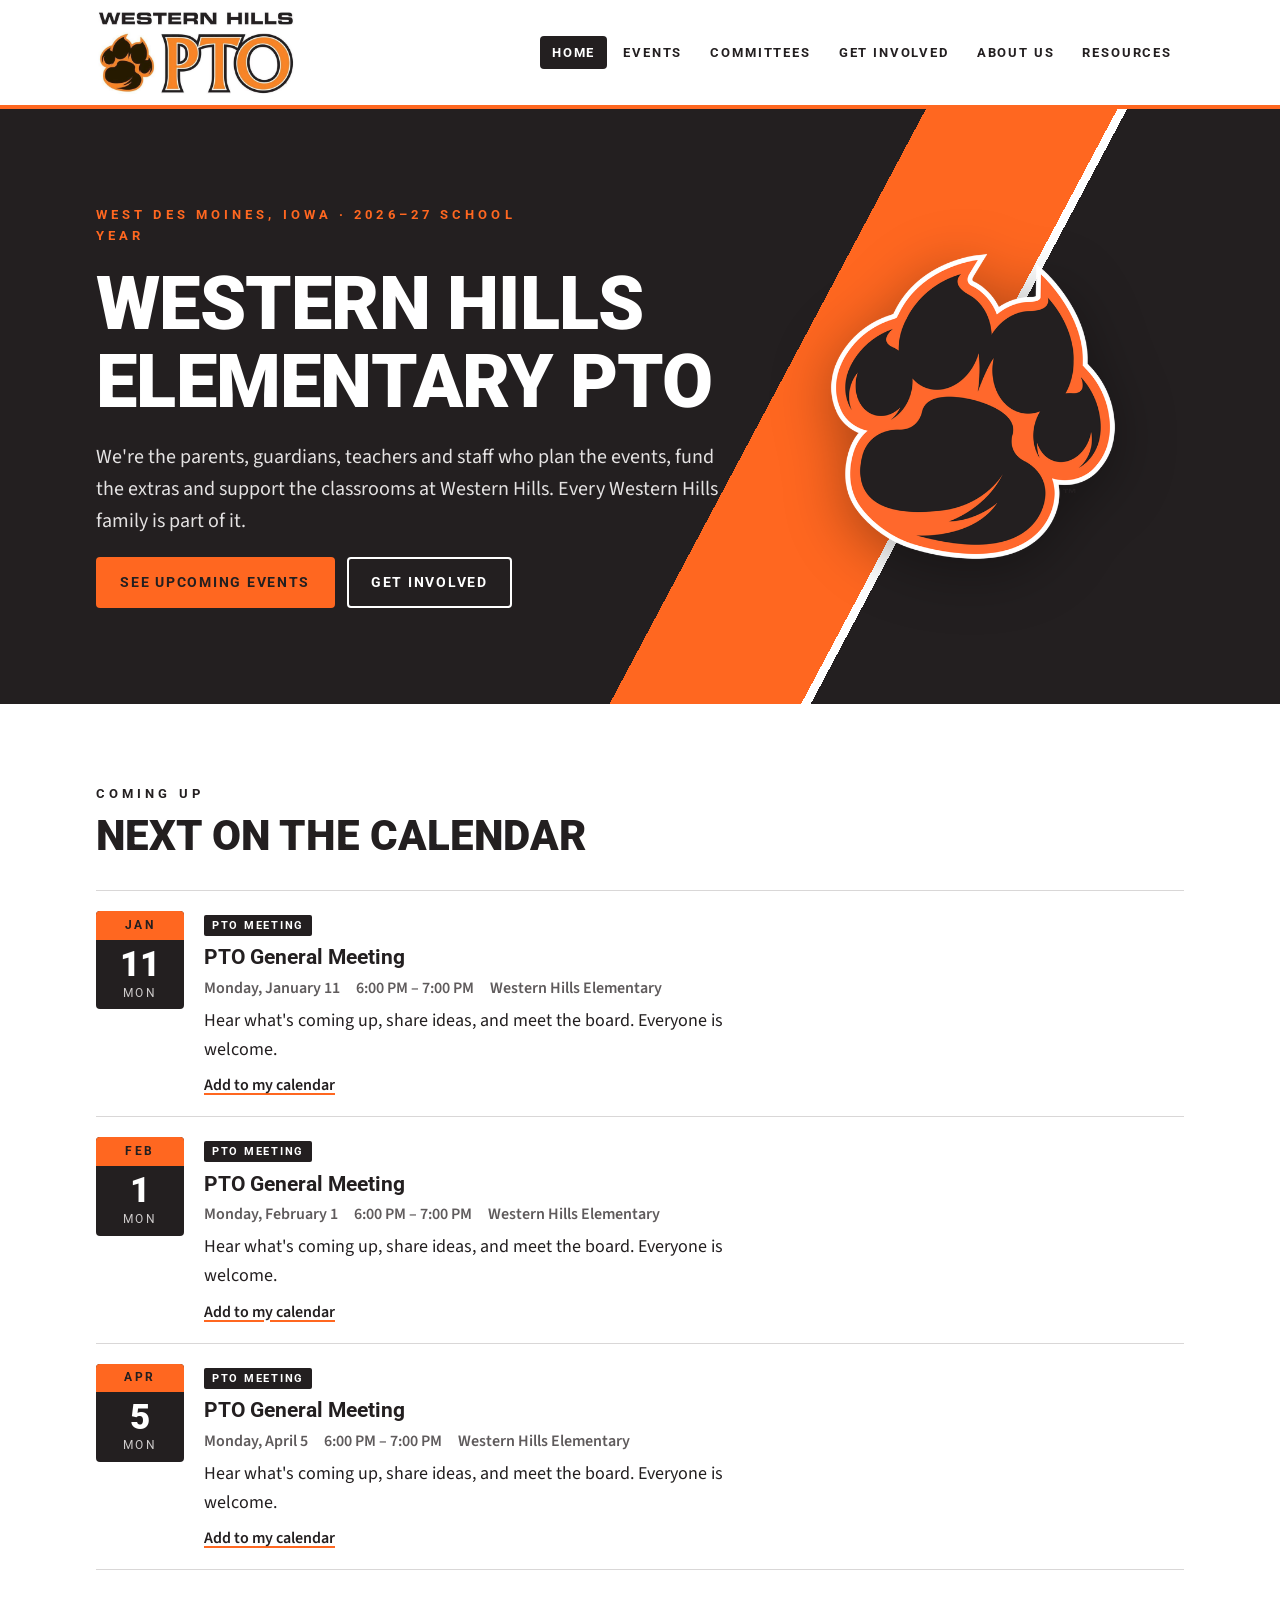
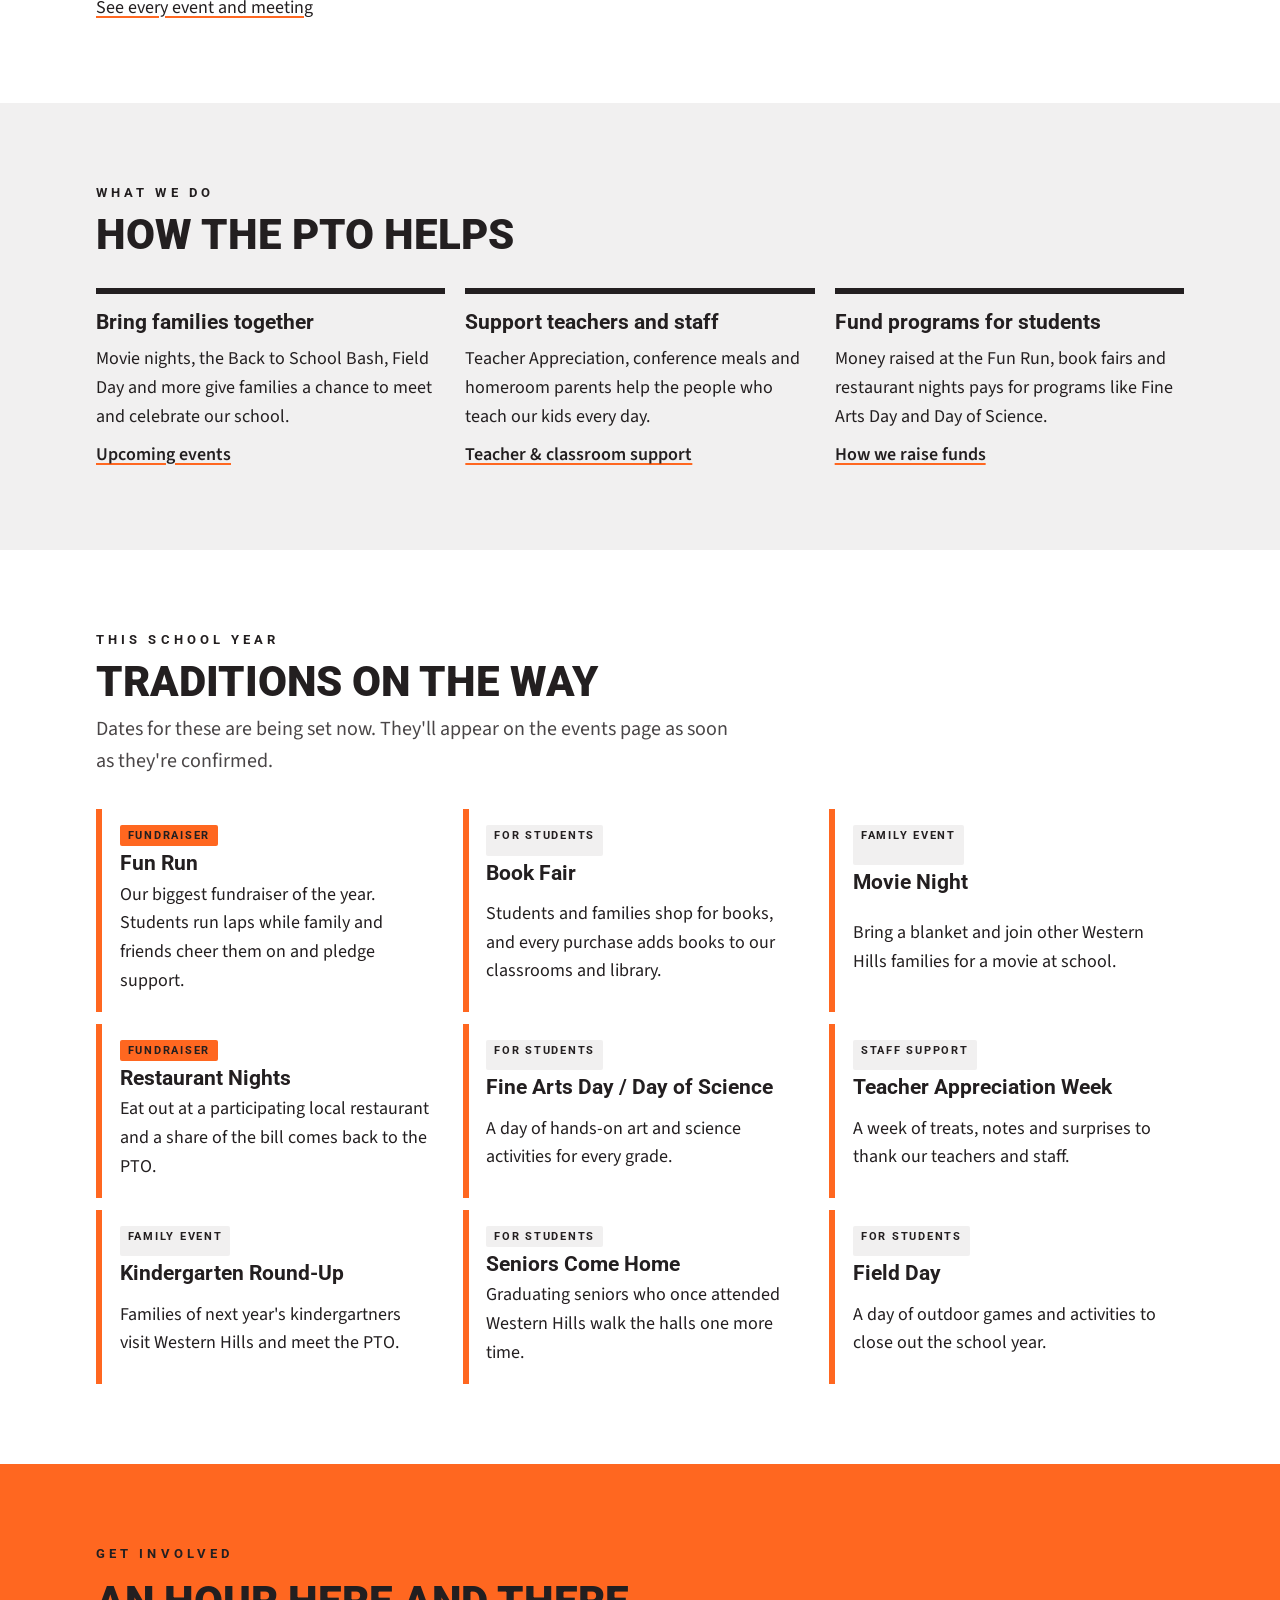
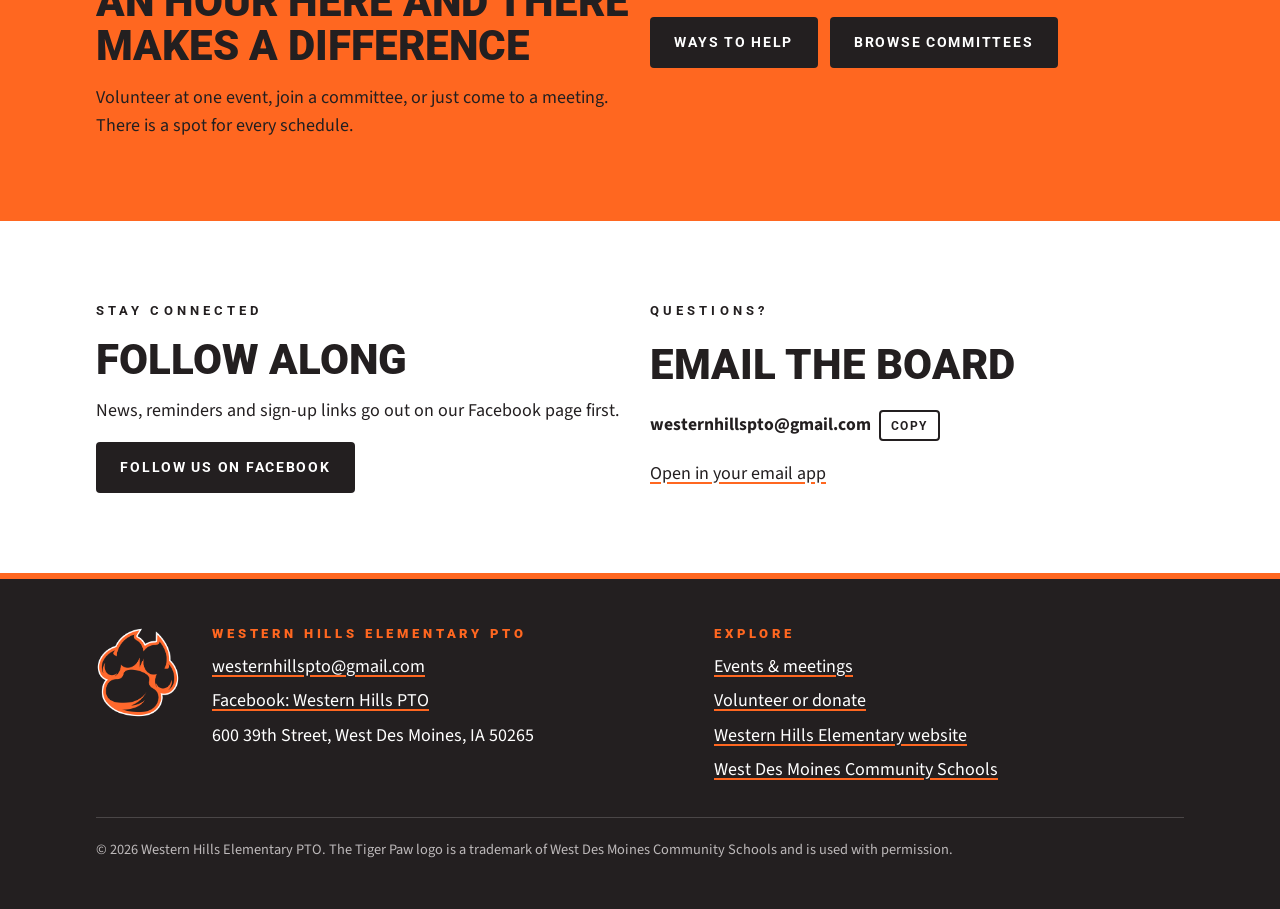
==== index.html @ 0224ac18 "Add Western Hills Elementary PTO website Static site for westernhillspto.com: home, events, committe" ====
<!doctype html>
<html lang="en">
<head>
  <meta charset="utf-8">
  <meta name="viewport" content="width=device-width, initial-scale=1, viewport-fit=cover">
  <title>Western Hills Elementary PTO</title>
  <meta name="description" content="The Western Hills Elementary PTO plans events, supports teachers and funds programs for students at Western Hills Elementary in West Des Moines.">
  <meta property="og:title" content="Western Hills Elementary PTO">
  <meta property="og:description" content="The Western Hills Elementary PTO plans events, supports teachers and funds programs for students at Western Hills Elementary in West Des Moines.">
  <meta property="og:image" content="https://westernhillspto.com/assets/img/pto-logo.png">
  <meta name="theme-color" content="#231F20">
  <link rel="icon" type="image/png" sizes="32x32" href="assets/img/favicon-32.png">
  <link rel="icon" type="image/png" sizes="256x256" href="assets/img/favicon-256.png">
  <link rel="apple-touch-icon" href="assets/img/apple-touch-icon.png">
  <link rel="preconnect" href="https://fonts.googleapis.com">
  <link rel="preconnect" href="https://fonts.gstatic.com" crossorigin>
  <link rel="stylesheet" href="https://fonts.googleapis.com/css2?family=Roboto:wght@500;700;900&family=Source+Sans+3:ital,wght@0,400;0,600;0,700;1,400&display=swap">
  <link rel="stylesheet" href="assets/css/site.css">
  <script src="assets/js/site.js" defer></script>
</head>
<body data-page="home">
  <a class="skip" href="#main">Skip to content</a>
  <header class="site-header">
    <div class="wrap">
      <a class="brand" href="index.html" aria-label="Western Hills Elementary PTO home">
        <img src="assets/img/pto-logo.png" alt="Western Hills PTO" width="640" height="276">
      </a>
      <button class="nav-toggle" type="button" aria-expanded="false" aria-controls="site-nav">Menu</button>
      <nav class="nav" id="site-nav" aria-label="Main">
        <ul>
          <li><a href="index.html" aria-current="page">Home</a></li>
          <li><a href="events.html">Events</a></li>
          <li><a href="committees.html">Committees</a></li>
          <li><a href="get-involved.html">Get Involved</a></li>
          <li><a href="about.html">About Us</a></li>
          <li><a href="resources.html">Resources</a></li>
        </ul>
      </nav>
    </div>
  </header>

  <main id="main">
    <section class="hero on-ink">
      <div class="wrap">
        <div class="hero-copy">
          <p class="eyebrow">West Des Moines, Iowa · 2026–27 school year</p>
          <h1>Western Hills Elementary PTO</h1>
          <p class="lede">We're the parents, guardians, teachers and staff who plan the events, fund the extras and support the classrooms at Western Hills. Every Western Hills family is part of it.</p>
          <div class="btn-row">
            <a class="btn btn-orange" href="events.html">See upcoming events</a>
            <a class="btn btn-ghost" href="get-involved.html">Get involved</a>
          </div>
        </div>
        <img class="hero-mark" src="assets/img/paw-full-color.png" alt="" width="522" height="560">
      </div>
    </section>

    <section class="section">
      <div class="wrap">
        <div class="section-head">
          <p class="eyebrow">Coming up</p>
          <h2>Next on the calendar</h2>
        </div>
        <div id="next-events"><p class="empty">Loading events…</p></div>
        <p style="margin-top:1.5rem"><a href="events.html">See every event and meeting</a></p>
      </div>
    </section>

    <section class="section band-stone">
      <div class="wrap">
        <div class="section-head">
          <p class="eyebrow">What we do</p>
          <h2>How the PTO helps</h2>
        </div>
        <div class="grid grid-3">
          <div class="pillar">
            <h3>Bring families together</h3>
            <p>Movie nights, the Back to School Bash, Field Day and more give families a chance to meet and celebrate our school.</p>
            <a href="events.html">Upcoming events</a>
          </div>
          <div class="pillar">
            <h3>Support teachers and staff</h3>
            <p>Teacher Appreciation, conference meals and homeroom parents help the people who teach our kids every day.</p>
            <a href="committees.html#staff">Teacher &amp; classroom support</a>
          </div>
          <div class="pillar">
            <h3>Fund programs for students</h3>
            <p>Money raised at the Fun Run, book fairs and restaurant nights pays for programs like Fine Arts Day and Day of Science.</p>
            <a href="committees.html#fundraising">How we raise funds</a>
          </div>
        </div>
      </div>
    </section>

    <section class="section">
      <div class="wrap">
        <div class="section-head">
          <p class="eyebrow">This school year</p>
          <h2>Traditions on the way</h2>
          <p class="lede">Dates for these are being set now. They'll appear on the events page as soon as they're confirmed.</p>
        </div>
        <div class="soon-list" id="year-list"></div>
      </div>
    </section>

    <section class="section band-orange">
      <div class="wrap grid grid-2" style="align-items:center">
        <div class="stack">
          <p class="eyebrow">Get involved</p>
          <h2>An hour here and there makes a difference</h2>
          <p>Volunteer at one event, join a committee, or just come to a meeting. There is a spot for every schedule.</p>
        </div>
        <div class="btn-row">
          <a class="btn btn-ink" href="get-involved.html">Ways to help</a>
          <a class="btn btn-ink" href="committees.html">Browse committees</a>
        </div>
      </div>
    </section>

    <section class="section">
      <div class="wrap grid grid-2">
        <div class="stack">
          <p class="eyebrow">Stay connected</p>
          <h2>Follow along</h2>
          <p>News, reminders and sign-up links go out on our Facebook page first.</p>
          <div class="btn-row"><a class="btn btn-ink" data-site-facebook href="https://www.facebook.com/WesternHillsPTO" target="_blank" rel="noopener">Follow us on Facebook</a></div>
        </div>
        <div class="stack">
          <p class="eyebrow">Questions?</p>
          <h2>Email the board</h2>
          <div class="copyline"><code>westernhillspto@gmail.com</code><button class="copybtn" type="button" data-copy-email data-copy="westernhillspto@gmail.com">Copy</button></div>
          <p><a data-site-email href="mailto:westernhillspto@gmail.com">Open in your email app</a></p>
        </div>
      </div>
    </section>
  </main>

  <footer class="site-footer">
    <div class="wrap">
      <img src="assets/img/paw-full-color.png" alt="" width="522" height="560">
      <div>
        <h2>Western Hills Elementary PTO</h2>
        <ul>
          <li><a data-site-email data-show-text href="mailto:westernhillspto@gmail.com">westernhillspto@gmail.com</a></li>
          <li><a data-site-facebook href="https://www.facebook.com/WesternHillsPTO" target="_blank" rel="noopener">Facebook: Western Hills PTO</a></li>
          <li data-site-address>600 39th Street, West Des Moines, IA 50265</li>
        </ul>
      </div>
      <div>
        <h2>Explore</h2>
        <ul>
          <li><a href="events.html">Events &amp; meetings</a></li>
          <li><a href="get-involved.html">Volunteer or donate</a></li>
          <li><a data-site-school href="https://westernhills.wdmcs.org/" target="_blank" rel="noopener">Western Hills Elementary website</a></li>
          <li><a data-site-district href="https://www.wdmcs.org/" target="_blank" rel="noopener">West Des Moines Community Schools</a></li>
        </ul>
      </div>
      <p class="fine">&copy; <span id="year">2026</span> Western Hills Elementary PTO. The Tiger Paw logo is a trademark of West Des Moines Community Schools and is used with permission.</p>
    </div>
  </footer>
</body>
</html>
---- assets/css/site.css ----
/* Layout concept: a school-year bulletin board — black bands cut by the brand's diagonal
   orange slash, white panels for reading, and date-stamp blocks for everything on the calendar.
   Colors and fonts come only from the WDMCS brand guide (Activities system). */
:root {
  --orange: #FF6720;      /* PMS 165 — WDMCS Orange */
  --ink: #231F20;         /* School black as printed in the guide */
  --black: #000000;
  --paper: #FFFFFF;
  --stone: #F1F0F0;       /* 25% grayscale family, warmed toward ink */
  --rule: #D9D7D7;
  --graphite: #4A4647;    /* 75% black */
  --muted: #5F5B5C;

  --display: "Roboto", "Arial Black", Arial, sans-serif;   /* approved display: Roboto Black */
  --body: "Source Sans 3", "Source Sans Pro", Arial, sans-serif; /* approved copy font */

  --wrap: 72rem;
  --gutter: clamp(1rem, 4vw, 2rem);
  --radius: 4px;
  color-scheme: light;
}

*, *::before, *::after { box-sizing: border-box; }
html { -webkit-text-size-adjust: 100%; scroll-behavior: smooth; }
@media (prefers-reduced-motion: reduce) { html { scroll-behavior: auto; } * { transition: none !important; animation: none !important; } }
body {
  margin: 0; background: var(--paper); color: var(--ink);
  font-family: var(--body); font-size: 1.125rem; line-height: 1.6;
}
img { max-width: 100%; height: auto; display: block; }
a { color: inherit; text-decoration-color: var(--orange); text-decoration-thickness: 2px; text-underline-offset: 3px; }
a:hover { text-decoration-thickness: 3px; }
:focus-visible { outline: 3px solid var(--orange); outline-offset: 3px; }
h1, h2, h3, h4 { font-family: var(--display); line-height: 1.05; margin: 0; text-wrap: balance; }
h1 { font-weight: 900; font-size: clamp(2.4rem, 6.5vw, 4.6rem); text-transform: uppercase; letter-spacing: -0.01em; }
h2 { font-weight: 900; font-size: clamp(1.8rem, 4vw, 2.6rem); text-transform: uppercase; }
h3 { font-weight: 700; font-size: 1.3rem; line-height: 1.2; }
p { margin: 0; max-width: 65ch; }
.wrap { max-width: var(--wrap); margin-inline: auto; padding-inline: var(--gutter); }
.stack { display: grid; gap: 1rem; }
.eyebrow {
  font-family: var(--display); font-weight: 700; font-size: 0.8rem;
  letter-spacing: 0.32em; text-transform: uppercase;
}
.on-ink .eyebrow, .eyebrow.orange { color: var(--orange); }
.lede { font-size: 1.25rem; color: var(--graphite); }
.skip { position: absolute; left: -999px; top: 0; background: var(--ink); color: var(--paper); padding: .5rem 1rem; z-index: 99; }
.skip:focus { left: 1rem; }

/* ---------- Header ---------- */
.site-header {
  position: sticky; top: env(safe-area-inset-top, 0px); z-index: 20;
  background: var(--paper); border-bottom: 4px solid var(--orange);
}
.site-header .wrap { display: flex; align-items: center; justify-content: space-between; gap: 1rem; padding-block: .6rem; }
.brand { display: flex; align-items: center; text-decoration: none; }
.brand img { width: clamp(150px, 22vw, 200px); }
.nav-toggle {
  display: none; font: 700 .85rem var(--display); letter-spacing: .15em; text-transform: uppercase;
  background: var(--ink); color: var(--paper); border: 0; border-radius: var(--radius); padding: .65rem .9rem; cursor: pointer;
}
.nav ul { list-style: none; display: flex; flex-wrap: wrap; gap: .25rem; margin: 0; padding: 0; }
.nav a {
  display: block; padding: .55rem .75rem; text-decoration: none; border-radius: var(--radius);
  font: 700 .82rem var(--display); letter-spacing: .14em; text-transform: uppercase;
}
.nav a:hover { background: var(--stone); }
.nav a[aria-current="page"] { background: var(--ink); color: var(--paper); }
@media (max-width: 880px) {
  .nav-toggle { display: inline-block; }
  .nav { display: none; position: absolute; left: 0; right: 0; top: 100%; background: var(--paper); border-bottom: 4px solid var(--orange); }
  .nav.open { display: block; }
  .nav ul { flex-direction: column; padding: .5rem var(--gutter) 1rem; }
  .nav a { padding: .8rem .5rem; font-size: .95rem; border-bottom: 1px solid var(--rule); border-radius: 0; }
}

/* ---------- Buttons ---------- */
.btn {
  display: inline-flex; align-items: center; gap: .5rem; text-decoration: none; cursor: pointer;
  font: 700 .9rem var(--display); letter-spacing: .12em; text-transform: uppercase;
  padding: .95rem 1.4rem; border-radius: var(--radius); border: 2px solid transparent;
}
.btn-orange { background: var(--orange); color: var(--ink); }
.btn-orange:hover { background: var(--paper); border-color: var(--orange); }
.btn-ink { background: var(--ink); color: var(--paper); }
.btn-ink:hover { background: var(--graphite); }
.btn-ghost { border-color: currentColor; background: transparent; }
.btn-ghost:hover { background: var(--paper); color: var(--ink); border-color: var(--paper); }
.btn-row { display: flex; flex-wrap: wrap; gap: .75rem; }
.btn[aria-disabled="true"] { opacity: .55; cursor: default; pointer-events: none; }

/* ---------- Hero: black band with the diagonal slash ---------- */
.hero { position: relative; overflow: hidden; background: var(--ink); color: var(--paper); }
.hero::before {           /* orange slash with white keyline, after the brand guide covers */
  content: ""; position: absolute; inset: 0;
  background: linear-gradient(118deg, transparent 0 58%, var(--orange) 58% 70%, var(--paper) 70% 70.6%, transparent 70.6%);
}
.hero .wrap { position: relative; display: grid; grid-template-columns: minmax(0, 1.5fr) minmax(0, 1fr); align-items: center; gap: 2rem; padding-block: clamp(3rem, 8vw, 6rem); }
.hero-copy { display: grid; gap: 1.25rem; min-width: 0; }
.hero .lede { color: #E4E2E2; }
.hero-mark { justify-self: center; width: min(320px, 70%); filter: drop-shadow(0 12px 30px rgba(0,0,0,.35)); }
.hero-sm .wrap { grid-template-columns: 1fr; padding-block: clamp(2.5rem, 6vw, 4rem); }
.hero-sm::before { background: linear-gradient(118deg, transparent 0 74%, var(--orange) 74% 84%, var(--paper) 84% 84.5%, transparent 84.5%); }
.hero-sm h1 { font-size: clamp(2.2rem, 5.5vw, 3.6rem); }
@media (max-width: 760px) {
  .hero .wrap { grid-template-columns: 1fr; }
  .hero::before, .hero-sm::before {   /* on phones the slash becomes a wedge along the bottom edge */
    top: auto; height: 34px;
    background: linear-gradient(to bottom, var(--paper) 0 4px, var(--orange) 4px);
    clip-path: polygon(0 100%, 100% 0, 100% 100%);
  }
  .hero .wrap { padding-bottom: 4rem; }
  .hero-mark { width: 140px; justify-self: start; order: -1; }
}

/* ---------- Sections ---------- */
.section { padding-block: clamp(3rem, 7vw, 5rem); }
.section-head { display: grid; gap: .6rem; margin-bottom: 2rem; }
.band-stone { background: var(--stone); }
.band-orange { background: var(--orange); color: var(--ink); }
.band-ink { background: var(--ink); color: var(--paper); }
.grid { display: grid; gap: 1.25rem; }
.grid-3 { grid-template-columns: repeat(auto-fit, minmax(min(100%, 16rem), 1fr)); }
.grid-2 { grid-template-columns: repeat(auto-fit, minmax(min(100%, 22rem), 1fr)); }

.pillar { display: grid; gap: .6rem; align-content: start; padding-top: 1rem; border-top: 6px solid var(--ink); }
.pillar a { font-weight: 600; }

.panel { background: var(--paper); border: 1px solid var(--rule); border-radius: var(--radius); padding: 1.5rem; display: grid; gap: .75rem; align-content: start; min-width: 0; }
.band-stone .panel { border-color: transparent; }

/* ---------- Date stamp (event blocks) ---------- */
.event { display: grid; grid-template-columns: 5.5rem minmax(0, 1fr); gap: 1.25rem; align-items: start; padding-block: 1.25rem; border-bottom: 1px solid var(--rule); }
.event:first-child { border-top: 1px solid var(--rule); }
.stamp { background: var(--ink); color: var(--paper); text-align: center; border-radius: var(--radius); overflow: hidden; font-family: var(--display); }
.stamp .m { display: block; background: var(--orange); color: var(--ink); font-weight: 700; font-size: .75rem; letter-spacing: .2em; padding: .3rem 0; text-transform: uppercase; }
.stamp .d { display: block; font-weight: 900; font-size: 2.2rem; line-height: 1; padding: .45rem 0 .1rem; font-variant-numeric: tabular-nums; }
.stamp .w { display: block; font-size: .72rem; letter-spacing: .18em; padding-bottom: .45rem; color: #CFCCCC; text-transform: uppercase; }
.event-body { display: grid; gap: .35rem; min-width: 0; }
.event-meta { display: flex; flex-wrap: wrap; gap: .25rem 1rem; color: var(--muted); font-size: 1rem; font-weight: 600; }
.event-actions { display: flex; flex-wrap: wrap; gap: .5rem 1rem; margin-top: .25rem; }
.linkbtn { background: none; border: 0; padding: 0; font: 600 1rem var(--body); color: var(--ink); text-decoration: underline; text-decoration-color: var(--orange); text-decoration-thickness: 2px; text-underline-offset: 3px; cursor: pointer; }
.event.past { opacity: .6; }
.tag {
  display: inline-block; font: 700 .68rem var(--display); letter-spacing: .16em; text-transform: uppercase;
  padding: .25rem .5rem; border-radius: 2px; background: var(--stone); color: var(--ink); vertical-align: middle;
}
.tag.meeting { background: var(--ink); color: var(--paper); }
.tag.fundraiser { background: var(--orange); color: var(--ink); }
.tag.need { background: var(--orange); color: var(--ink); }
.tag.draft { background: transparent; border: 1px dashed var(--muted); color: var(--muted); }

.filters { display: flex; flex-wrap: wrap; gap: .5rem; margin-bottom: 1.5rem; }
.chip { font: 700 .78rem var(--display); letter-spacing: .14em; text-transform: uppercase; padding: .55rem .9rem; border-radius: 999px; border: 2px solid var(--ink); background: var(--paper); color: var(--ink); cursor: pointer; }
.chip[aria-pressed="true"] { background: var(--ink); color: var(--paper); }

.soon-list { display: grid; gap: .75rem; grid-template-columns: repeat(auto-fit, minmax(min(100%, 17rem), 1fr)); }
.soon { padding: 1rem 1.1rem; border-left: 6px solid var(--orange); background: var(--paper); display: grid; gap: .3rem; }

/* Next-up cards on home */
.nextup { display: grid; grid-template-columns: repeat(auto-fit, minmax(min(100%, 20rem), 1fr)); gap: 1.25rem; }
.nextup .event { border: 0; padding: 0; }

/* ---------- Committees ---------- */
.jump { display: flex; flex-wrap: wrap; gap: .5rem; }
.cat { scroll-margin-top: 6rem; }
.cat + .cat { margin-top: 3.5rem; }
.cat-head { display: flex; flex-wrap: wrap; align-items: baseline; justify-content: space-between; gap: .5rem 1rem; border-bottom: 6px solid var(--ink); padding-bottom: .6rem; margin-bottom: 1.25rem; }
.cat-head h2 { font-size: clamp(1.5rem, 3vw, 2rem); }
.cat-head p { color: var(--muted); }
.committee h3 { display: flex; flex-wrap: wrap; align-items: center; gap: .5rem; }
.chairs { font-size: 1rem; color: var(--graphite); }
.chairs strong { font-family: var(--display); font-size: .72rem; letter-spacing: .16em; text-transform: uppercase; display: block; color: var(--muted); }
.committee.open { border: 2px dashed var(--orange); }

/* ---------- Board ---------- */
.board { display: grid; grid-template-columns: repeat(auto-fit, minmax(min(100%, 15rem), 1fr)); gap: 0; border-top: 6px solid var(--ink); }
.seat { padding: 1.1rem 1rem 1.1rem 0; border-bottom: 1px solid var(--rule); display: grid; gap: .3rem; }
.seat .role { font: 700 .75rem var(--display); letter-spacing: .18em; text-transform: uppercase; color: var(--muted); }
.seat .names { font-size: 1.15rem; font-weight: 600; }

/* ---------- Ways to help ---------- */
.way { display: grid; gap: .75rem; align-content: start; }
.way .num { font: 900 2.6rem var(--display); line-height: 1; color: var(--orange); }
.band-ink .way p { color: #E4E2E2; }
.signup-list { list-style: none; padding: 0; margin: 0; display: grid; gap: .5rem; }
.signup-list a { display: flex; justify-content: space-between; gap: 1rem; padding: .9rem 1rem; background: var(--stone); border-radius: var(--radius); text-decoration: none; font-weight: 600; }
.signup-list a:hover { background: var(--orange); }
.empty { color: var(--muted); font-style: italic; }

.copyline { display: flex; flex-wrap: wrap; align-items: center; gap: .5rem; }
.copyline code { font-family: var(--body); font-weight: 700; font-size: 1.1rem; user-select: all; overflow-wrap: anywhere; }
.copybtn { font: 700 .72rem var(--display); letter-spacing: .14em; text-transform: uppercase; padding: .4rem .6rem; border-radius: var(--radius); border: 2px solid currentColor; background: transparent; color: inherit; cursor: pointer; }

/* ---------- Resources ---------- */
.doc { display: flex; justify-content: space-between; align-items: center; gap: 1rem; padding: 1rem 0; border-bottom: 1px solid var(--rule); }
.doc .kind { font: 700 .72rem var(--display); letter-spacing: .16em; text-transform: uppercase; color: var(--muted); }
details.faq { border-bottom: 1px solid var(--rule); padding-block: 1rem; }
details.faq summary { cursor: pointer; font: 700 1.15rem var(--display); list-style: none; display: flex; justify-content: space-between; gap: 1rem; }
details.faq summary::-webkit-details-marker { display: none; }
details.faq summary::after { content: "+"; font-weight: 900; color: var(--orange); font-size: 1.5rem; line-height: 1; }
details.faq[open] summary::after { content: "–"; }
details.faq p { margin-top: .75rem; }

/* ---------- Footer ---------- */
.site-footer { background: var(--ink); color: var(--paper); border-top: 6px solid var(--orange); }
.site-footer .wrap { display: grid; grid-template-columns: auto minmax(0, 1fr) minmax(0, 1fr); gap: 2rem; padding-block: 3rem; }
.site-footer img { width: 84px; }
.site-footer h2 { font-size: .8rem; letter-spacing: .3em; color: var(--orange); margin-bottom: .75rem; }
.site-footer ul { list-style: none; margin: 0; padding: 0; display: grid; gap: .35rem; }
.site-footer .fine { grid-column: 1 / -1; border-top: 1px solid var(--graphite); padding-top: 1.25rem; font-size: .9rem; color: #BDB9BA; max-width: none; }
@media (max-width: 760px) { .site-footer .wrap { grid-template-columns: 1fr; } }
.soon .tag, .event-body .tag { justify-self: start; }
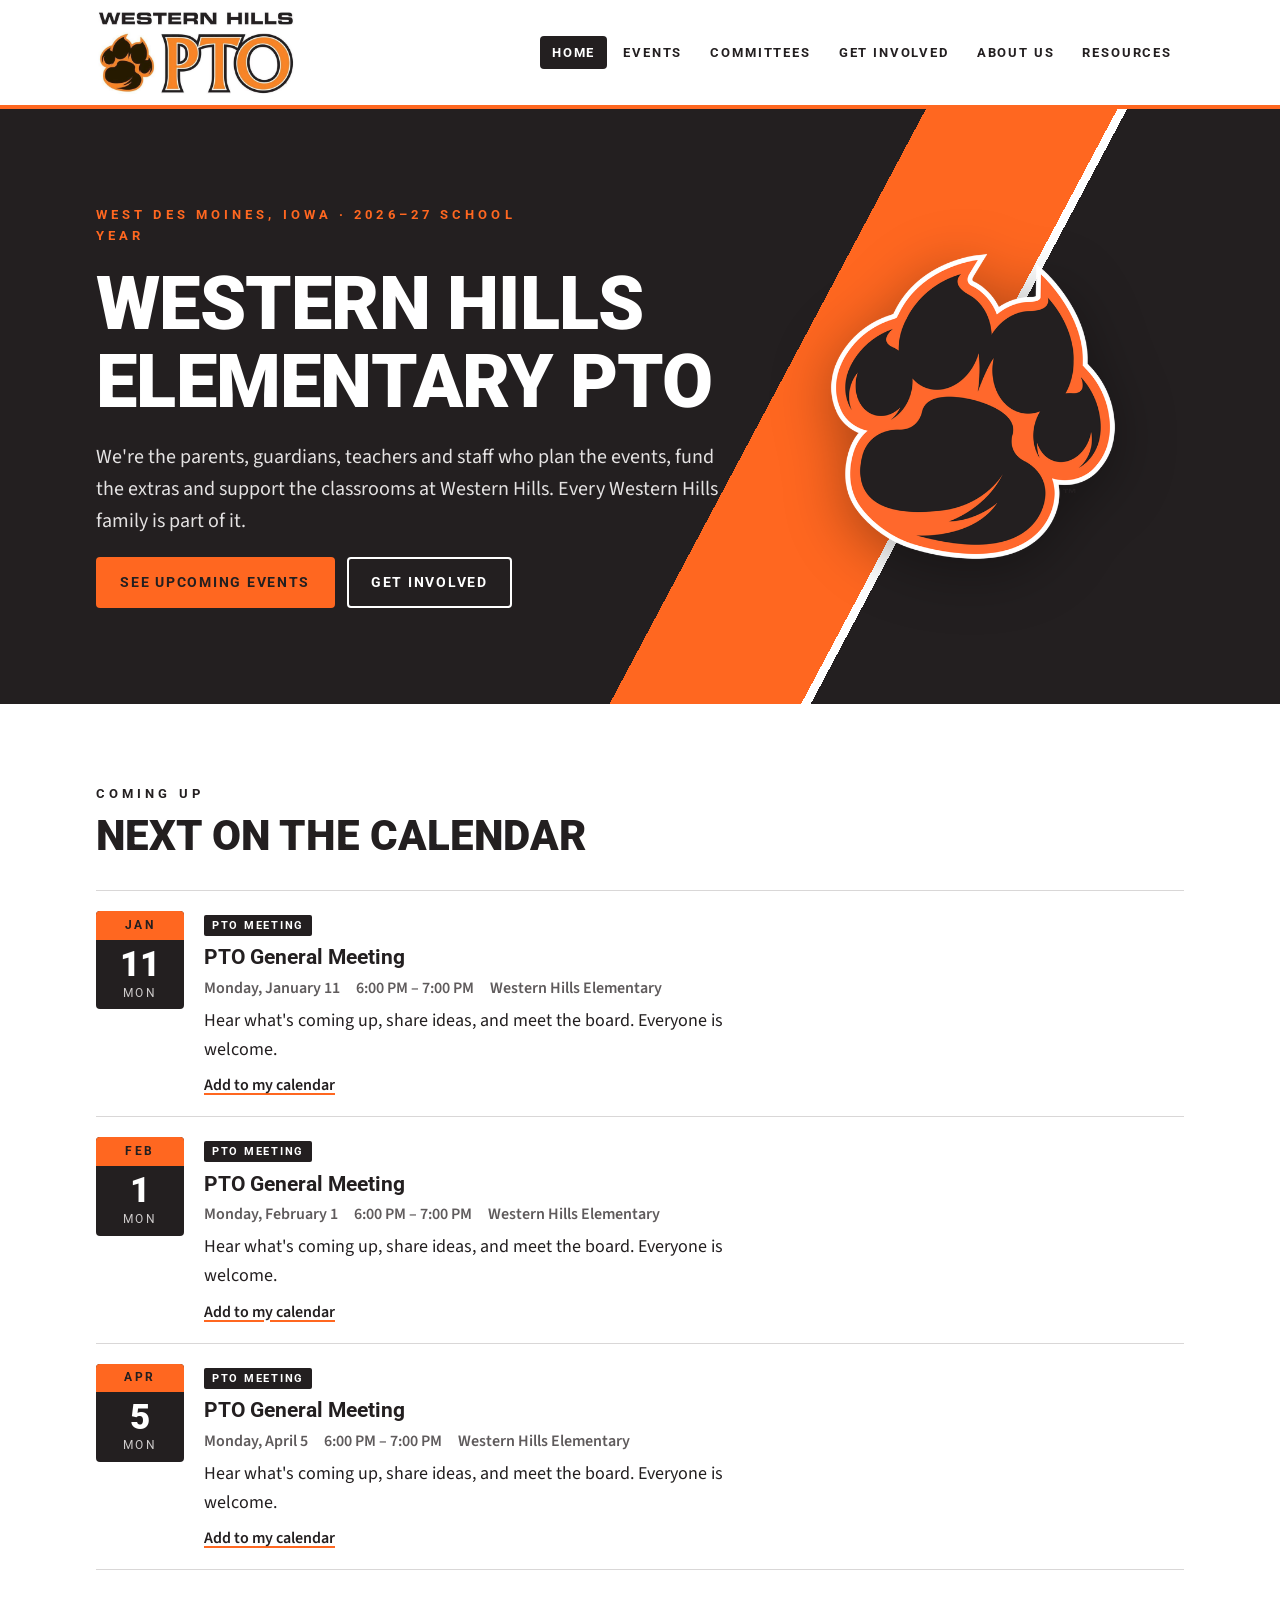
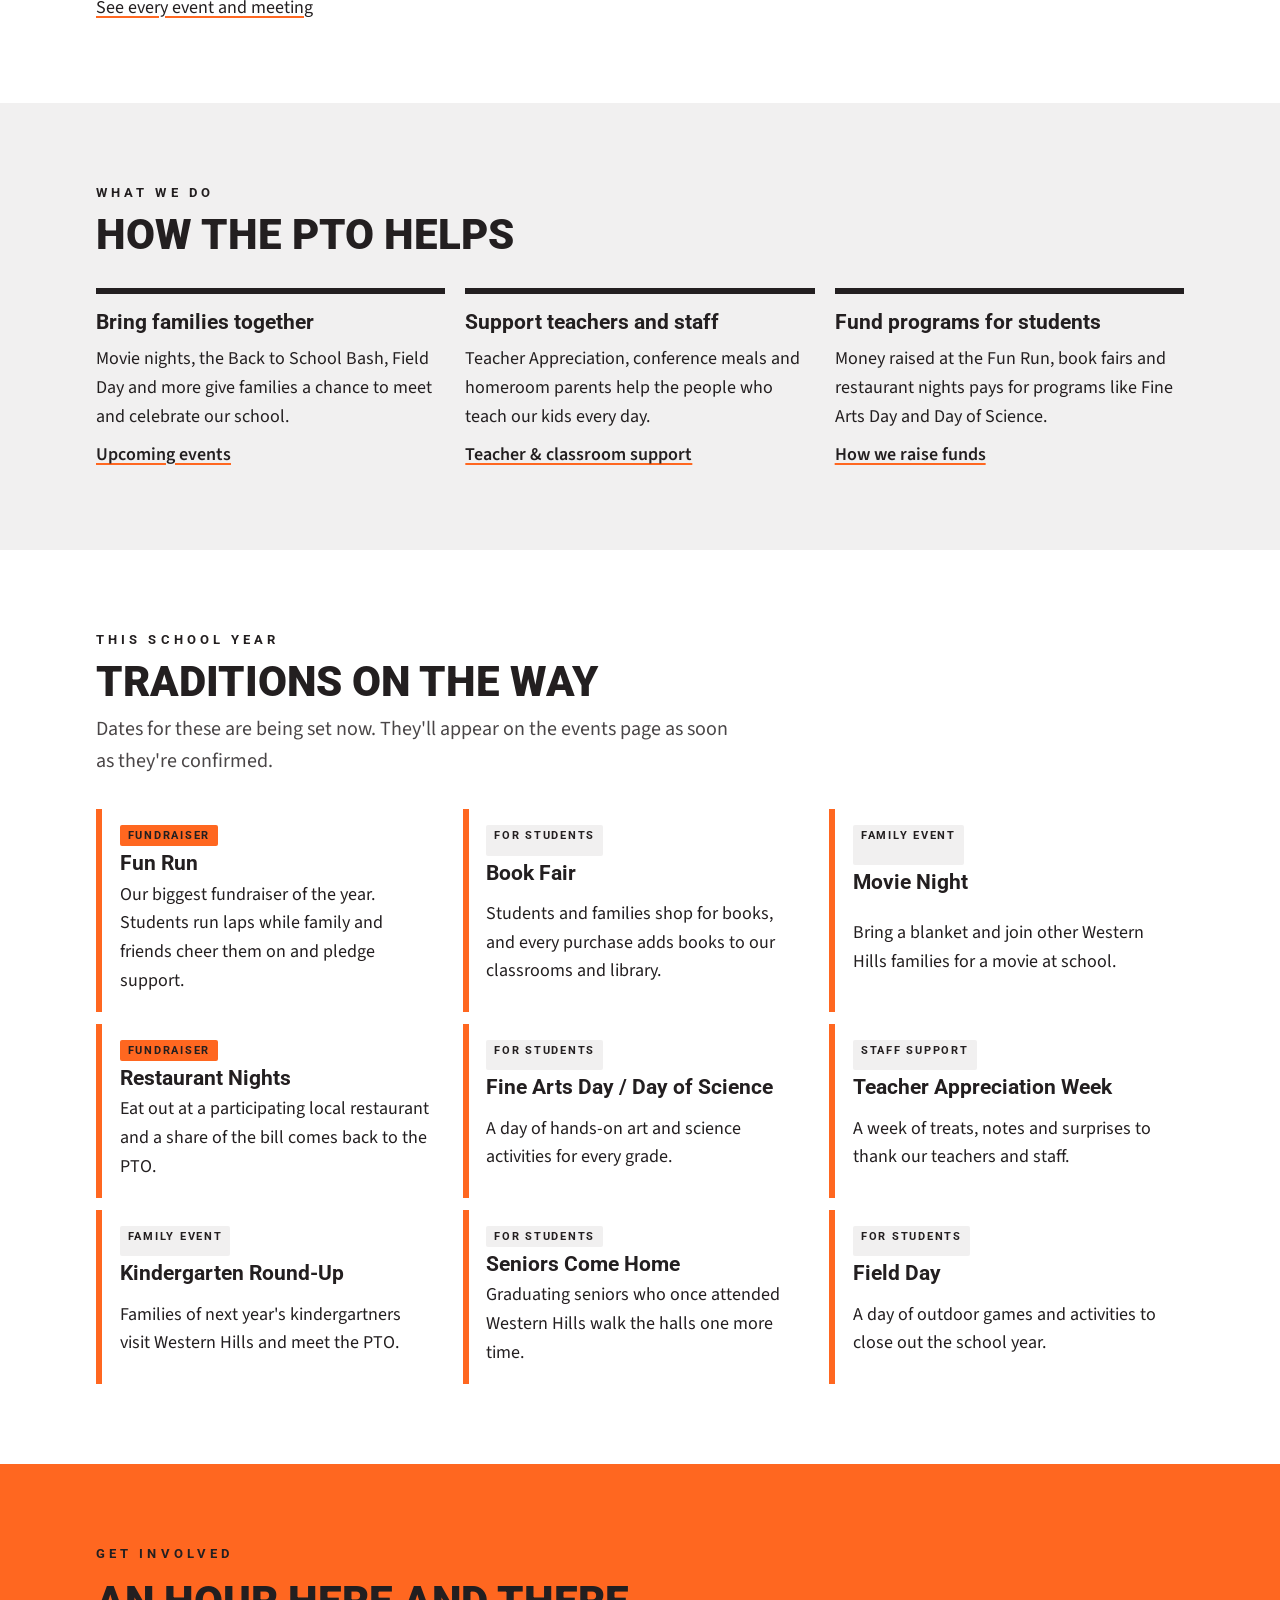
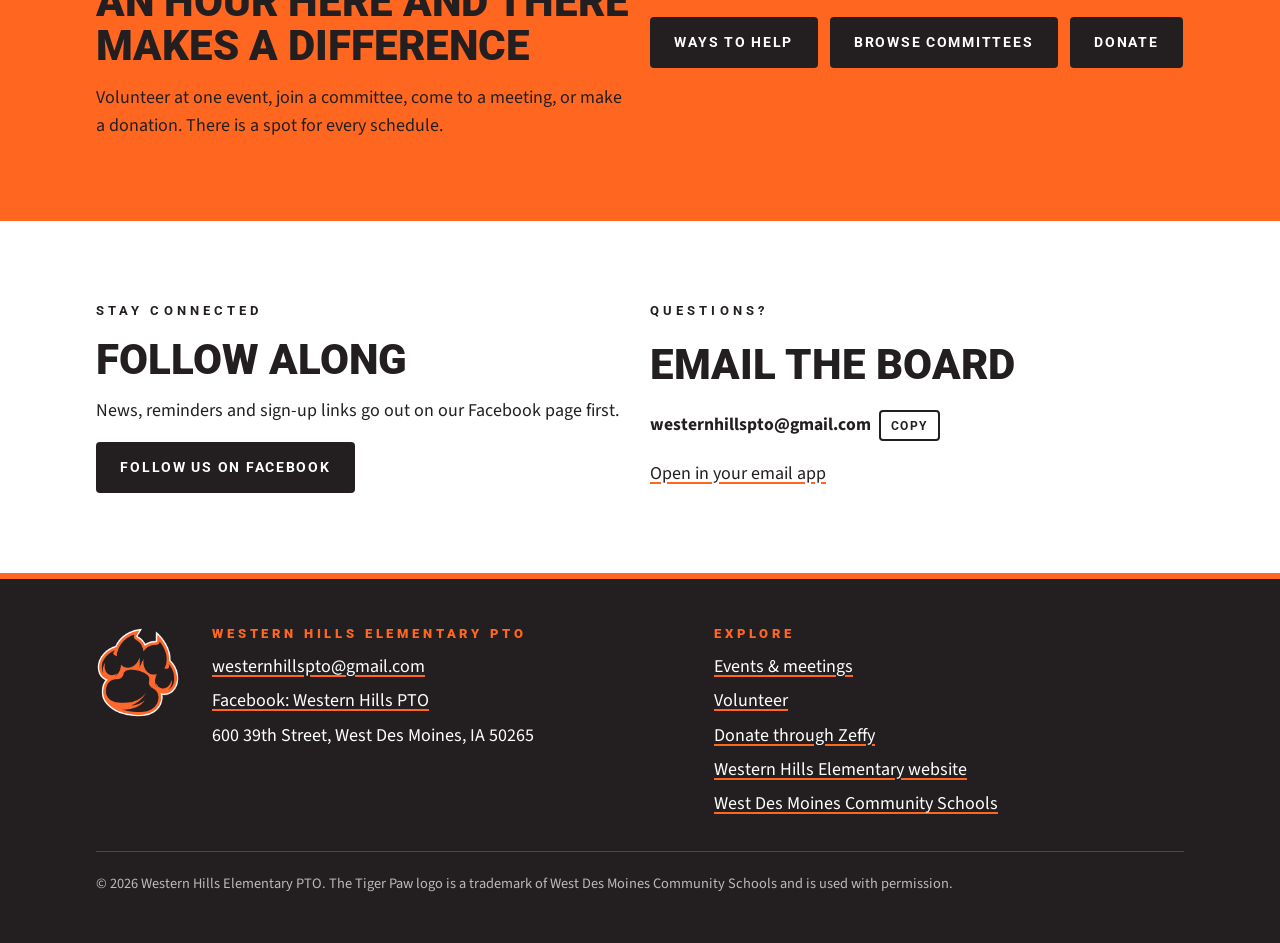
==== commit 26ddcfc5: "Add Donate links to home page and site footer Co-Authored-By: Claude Opus 5.5 <noreply@anthropic.com" ====
--- a/index.html
+++ b/index.html
@@ -108,11 +108,12 @@
         <div class="stack">
           <p class="eyebrow">Get involved</p>
           <h2>An hour here and there makes a difference</h2>
-          <p>Volunteer at one event, join a committee, or just come to a meeting. There is a spot for every schedule.</p>
+          <p>Volunteer at one event, join a committee, come to a meeting, or make a donation. There is a spot for every schedule.</p>
         </div>
         <div class="btn-row">
           <a class="btn btn-ink" href="get-involved.html">Ways to help</a>
           <a class="btn btn-ink" href="committees.html">Browse committees</a>
+          <a class="btn btn-ink" data-site-donate href="https://www.zeffy.com/en-US/organizations/western-hills-elementary-pto" target="_blank" rel="noopener">Donate</a>
         </div>
       </div>
     </section>
@@ -150,7 +151,8 @@
         <h2>Explore</h2>
         <ul>
           <li><a href="events.html">Events &amp; meetings</a></li>
-          <li><a href="get-involved.html">Volunteer or donate</a></li>
+          <li><a href="get-involved.html">Volunteer</a></li>
+          <li><a data-site-donate href="https://www.zeffy.com/en-US/organizations/western-hills-elementary-pto" target="_blank" rel="noopener">Donate through Zeffy</a></li>
           <li><a data-site-school href="https://westernhills.wdmcs.org/" target="_blank" rel="noopener">Western Hills Elementary website</a></li>
           <li><a data-site-district href="https://www.wdmcs.org/" target="_blank" rel="noopener">West Des Moines Community Schools</a></li>
         </ul>
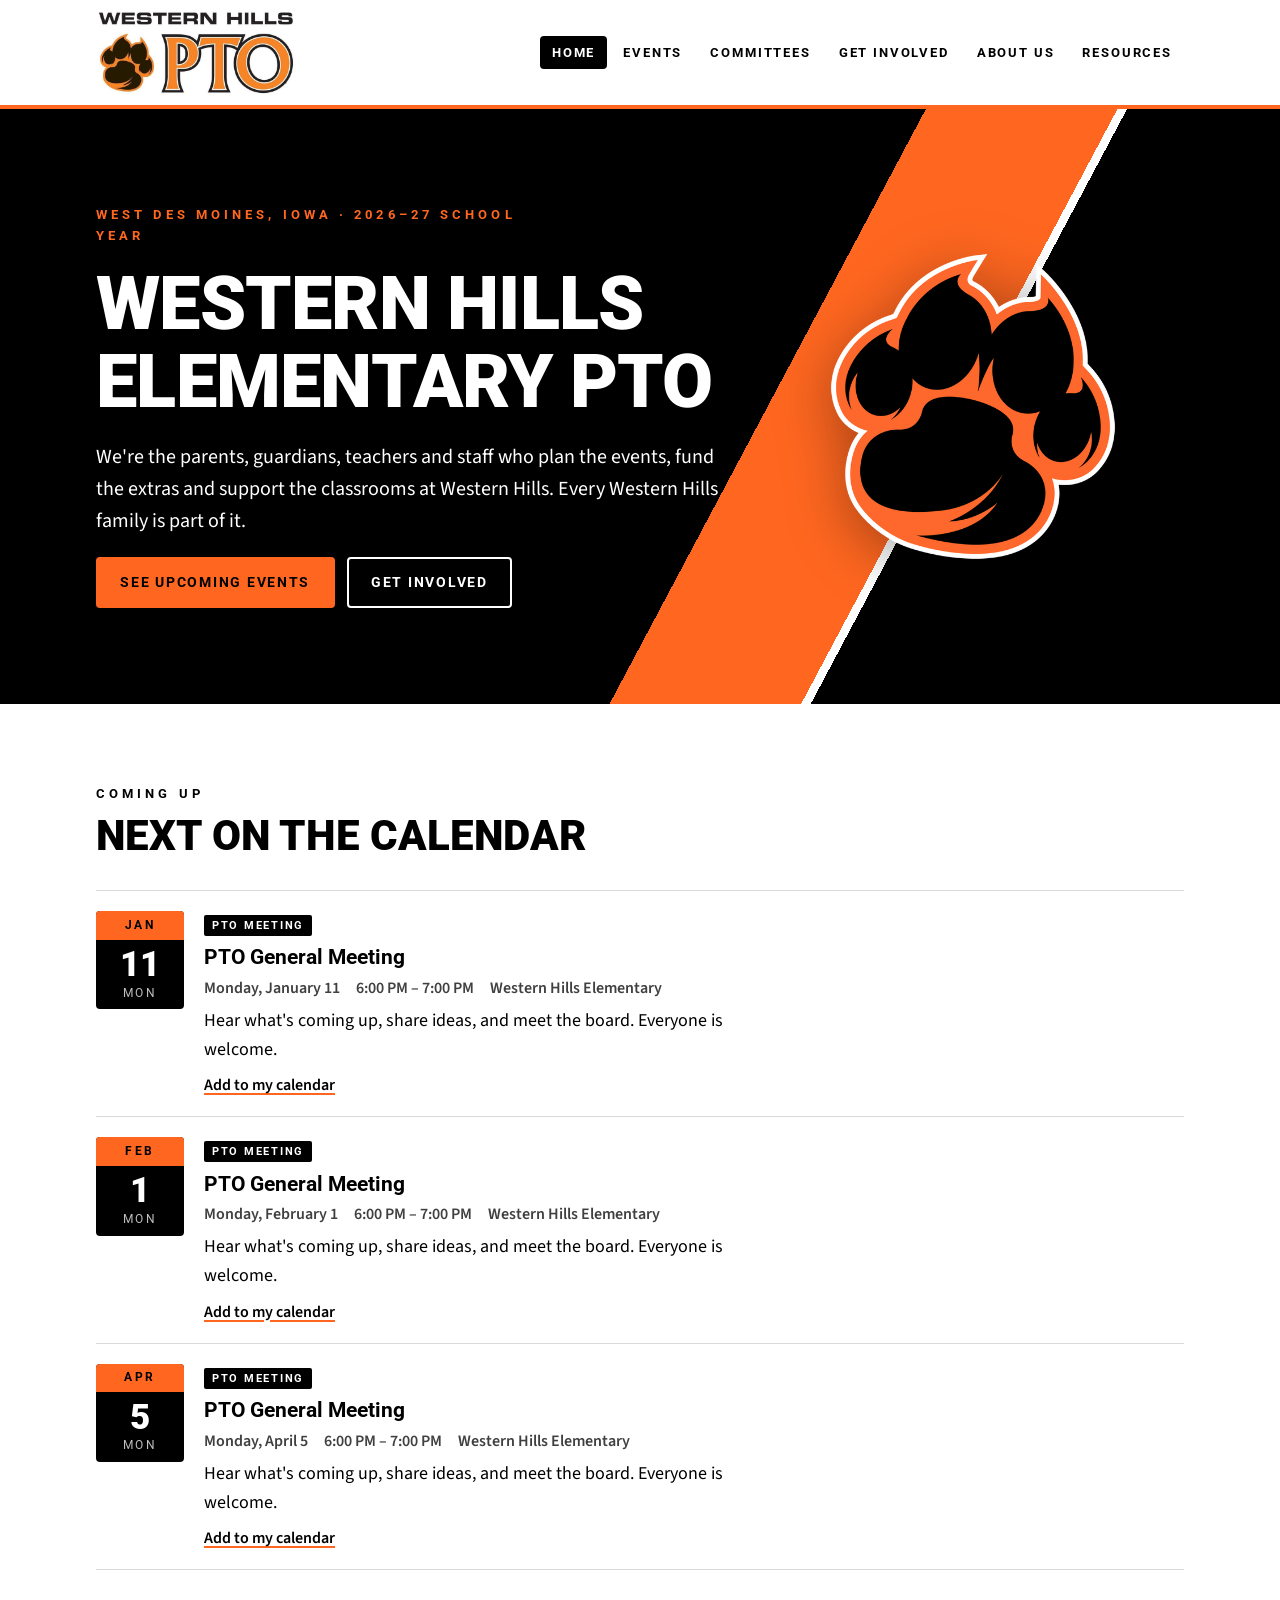
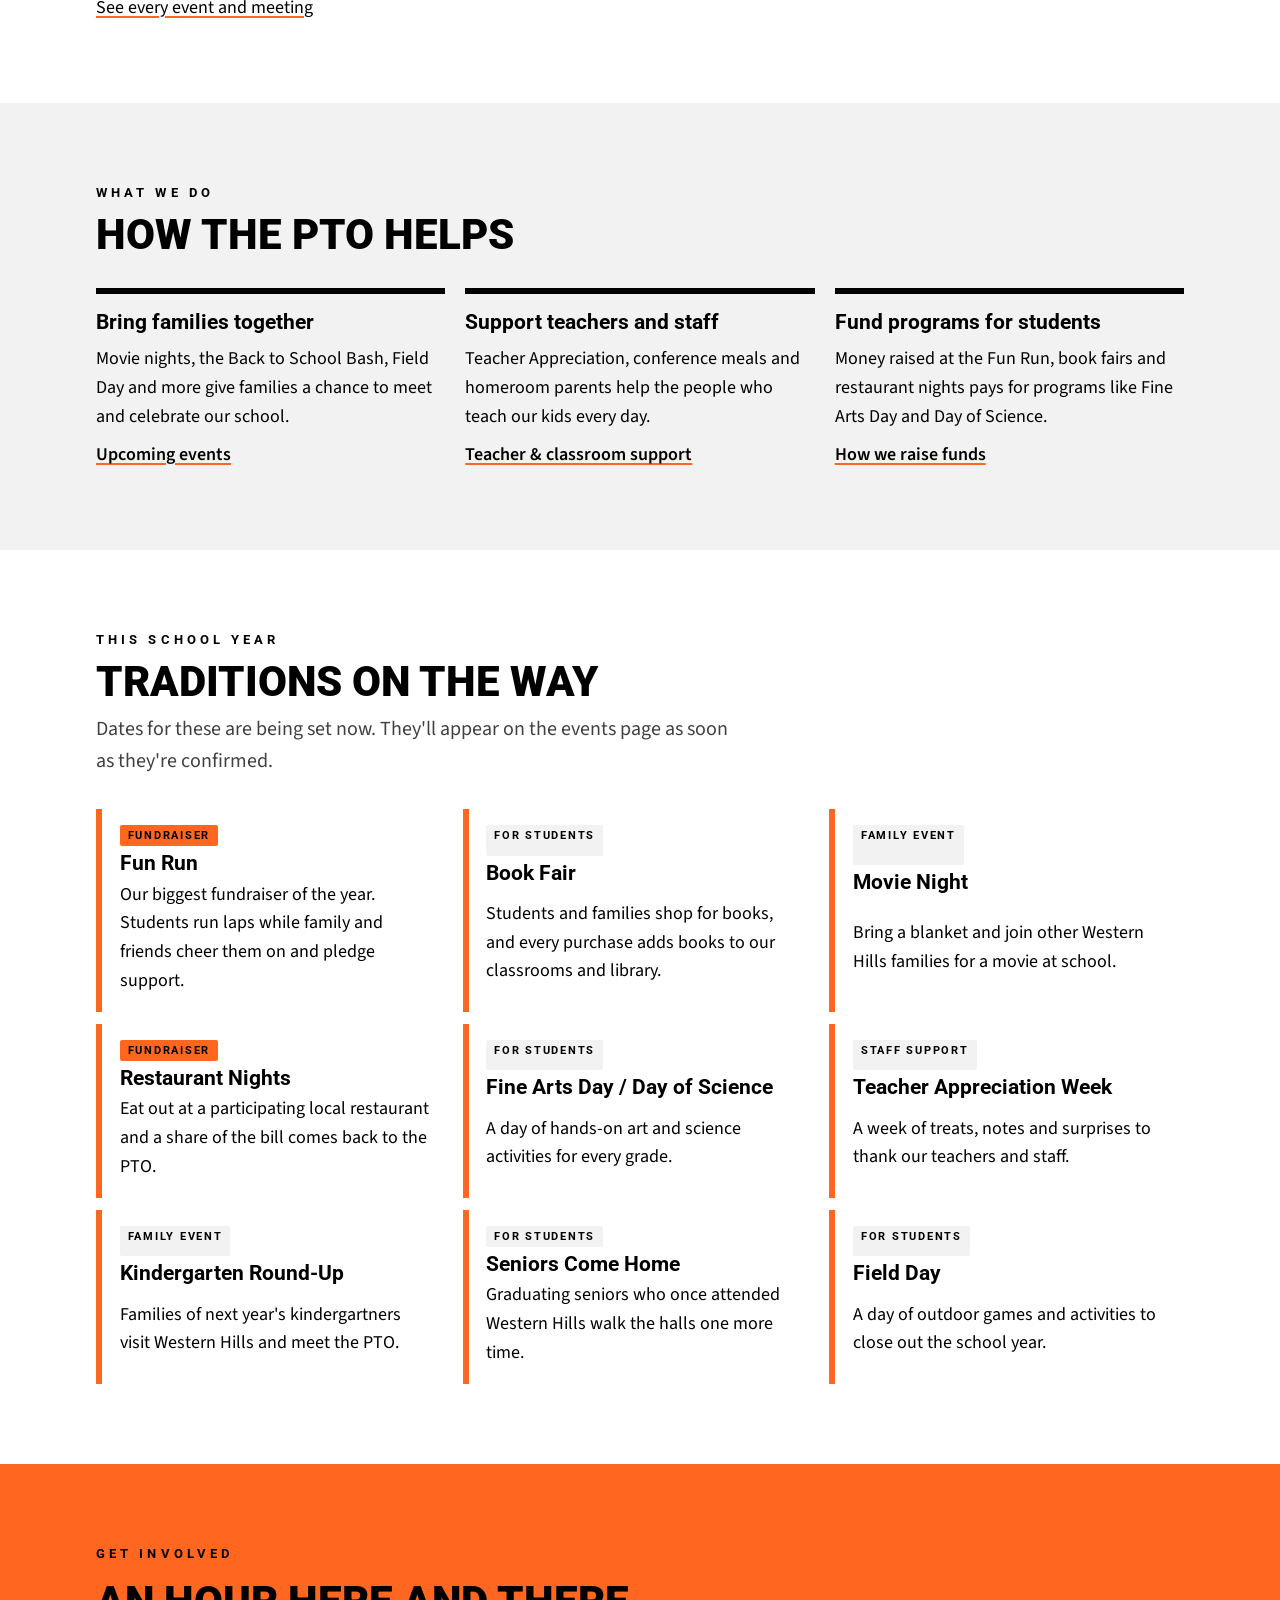
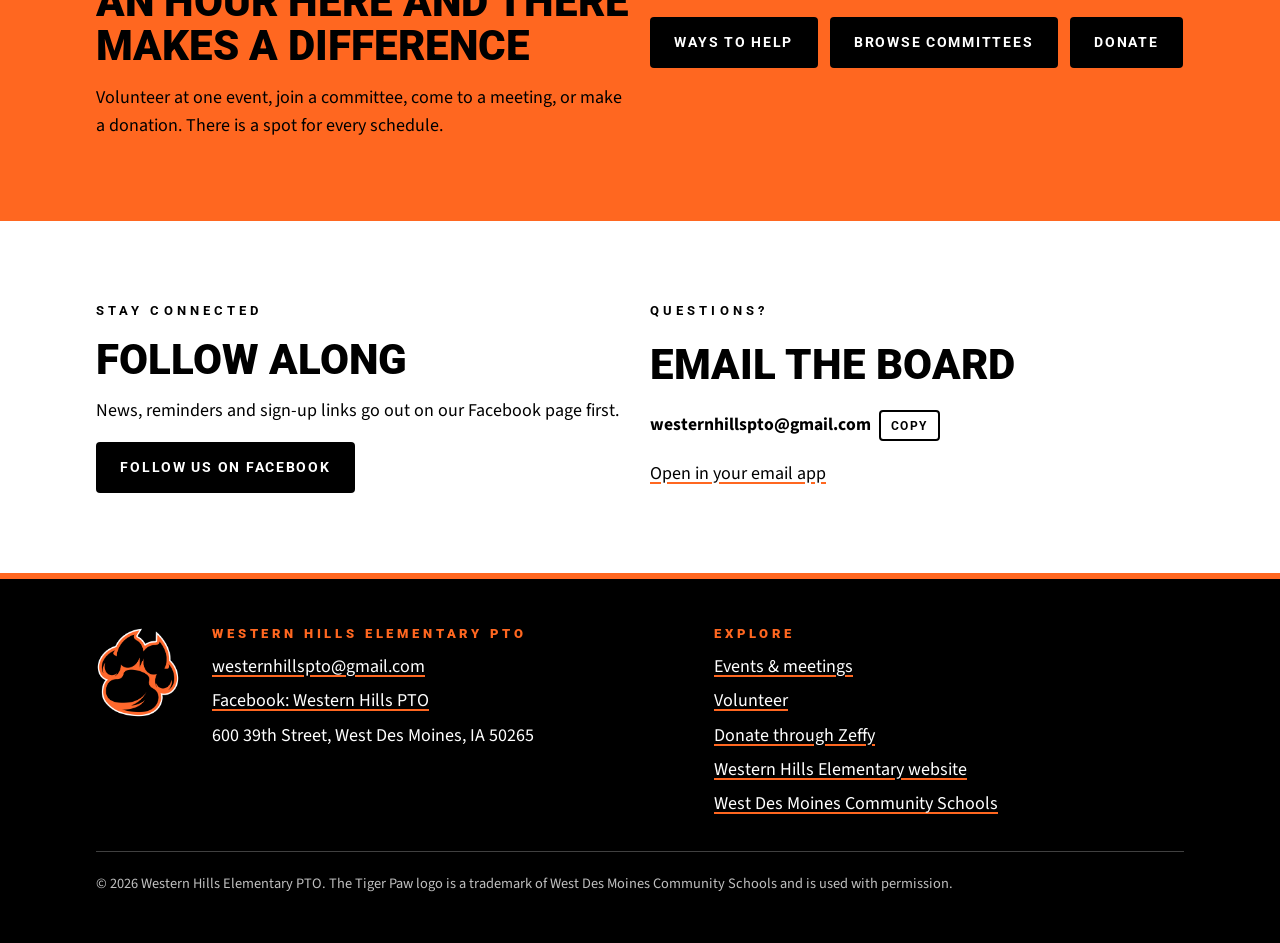
==== commit 74ef757e: "Use brand-guide web black (#000000) and neutral gray tints Replaces the warm print black (#231F20) a" ====
--- a/index.html
+++ b/index.html
@@ -8,7 +8,7 @@
   <meta property="og:title" content="Western Hills Elementary PTO">
   <meta property="og:description" content="The Western Hills Elementary PTO plans events, supports teachers and funds programs for students at Western Hills Elementary in West Des Moines.">
   <meta property="og:image" content="https://westernhillspto.com/assets/img/pto-logo.png">
-  <meta name="theme-color" content="#231F20">
+  <meta name="theme-color" content="#000000">
   <link rel="icon" type="image/png" sizes="32x32" href="assets/img/favicon-32.png">
   <link rel="icon" type="image/png" sizes="256x256" href="assets/img/favicon-256.png">
   <link rel="apple-touch-icon" href="assets/img/apple-touch-icon.png">
--- a/assets/css/site.css
+++ b/assets/css/site.css
@@ -3,13 +3,12 @@
    Colors and fonts come only from the WDMCS brand guide (Activities system). */
 :root {
   --orange: #FF6720;      /* PMS 165 — WDMCS Orange */
-  --ink: #231F20;         /* School black as printed in the guide */
-  --black: #000000;
+  --ink: #000000;         /* Black — web color from the brand guide */
   --paper: #FFFFFF;
-  --stone: #F1F0F0;       /* 25% grayscale family, warmed toward ink */
-  --rule: #D9D7D7;
-  --graphite: #4A4647;    /* 75% black */
-  --muted: #5F5B5C;
+  --stone: #F2F2F2;       /* light tint of black (grayscale spectrum) */
+  --rule: #D9D9D9;        /* light tint of black */
+  --graphite: #404040;    /* 75% black */
+  --muted: #404040;       /* 75% black */
 
   --display: "Roboto", "Arial Black", Arial, sans-serif;   /* approved display: Roboto Black */
   --body: "Source Sans 3", "Source Sans Pro", Arial, sans-serif; /* approved copy font */
@@ -97,7 +96,7 @@
 }
 .hero .wrap { position: relative; display: grid; grid-template-columns: minmax(0, 1.5fr) minmax(0, 1fr); align-items: center; gap: 2rem; padding-block: clamp(3rem, 8vw, 6rem); }
 .hero-copy { display: grid; gap: 1.25rem; min-width: 0; }
-.hero .lede { color: #E4E2E2; }
+.hero .lede { color: #FFFFFF; }
 .hero-mark { justify-self: center; width: min(320px, 70%); filter: drop-shadow(0 12px 30px rgba(0,0,0,.35)); }
 .hero-sm .wrap { grid-template-columns: 1fr; padding-block: clamp(2.5rem, 6vw, 4rem); }
 .hero-sm::before { background: linear-gradient(118deg, transparent 0 74%, var(--orange) 74% 84%, var(--paper) 84% 84.5%, transparent 84.5%); }
@@ -135,7 +134,7 @@
 .stamp { background: var(--ink); color: var(--paper); text-align: center; border-radius: var(--radius); overflow: hidden; font-family: var(--display); }
 .stamp .m { display: block; background: var(--orange); color: var(--ink); font-weight: 700; font-size: .75rem; letter-spacing: .2em; padding: .3rem 0; text-transform: uppercase; }
 .stamp .d { display: block; font-weight: 900; font-size: 2.2rem; line-height: 1; padding: .45rem 0 .1rem; font-variant-numeric: tabular-nums; }
-.stamp .w { display: block; font-size: .72rem; letter-spacing: .18em; padding-bottom: .45rem; color: #CFCCCC; text-transform: uppercase; }
+.stamp .w { display: block; font-size: .72rem; letter-spacing: .18em; padding-bottom: .45rem; color: #BFBFBF; text-transform: uppercase; }
 .event-body { display: grid; gap: .35rem; min-width: 0; }
 .event-meta { display: flex; flex-wrap: wrap; gap: .25rem 1rem; color: var(--muted); font-size: 1rem; font-weight: 600; }
 .event-actions { display: flex; flex-wrap: wrap; gap: .5rem 1rem; margin-top: .25rem; }
@@ -182,7 +181,7 @@
 /* ---------- Ways to help ---------- */
 .way { display: grid; gap: .75rem; align-content: start; }
 .way .num { font: 900 2.6rem var(--display); line-height: 1; color: var(--orange); }
-.band-ink .way p { color: #E4E2E2; }
+.band-ink .way p { color: #FFFFFF; }
 .signup-list { list-style: none; padding: 0; margin: 0; display: grid; gap: .5rem; }
 .signup-list a { display: flex; justify-content: space-between; gap: 1rem; padding: .9rem 1rem; background: var(--stone); border-radius: var(--radius); text-decoration: none; font-weight: 600; }
 .signup-list a:hover { background: var(--orange); }
@@ -208,6 +207,6 @@
 .site-footer img { width: 84px; }
 .site-footer h2 { font-size: .8rem; letter-spacing: .3em; color: var(--orange); margin-bottom: .75rem; }
 .site-footer ul { list-style: none; margin: 0; padding: 0; display: grid; gap: .35rem; }
-.site-footer .fine { grid-column: 1 / -1; border-top: 1px solid var(--graphite); padding-top: 1.25rem; font-size: .9rem; color: #BDB9BA; max-width: none; }
+.site-footer .fine { grid-column: 1 / -1; border-top: 1px solid var(--graphite); padding-top: 1.25rem; font-size: .9rem; color: #BFBFBF; max-width: none; }
 @media (max-width: 760px) { .site-footer .wrap { grid-template-columns: 1fr; } }
 .soon .tag, .event-body .tag { justify-self: start; }
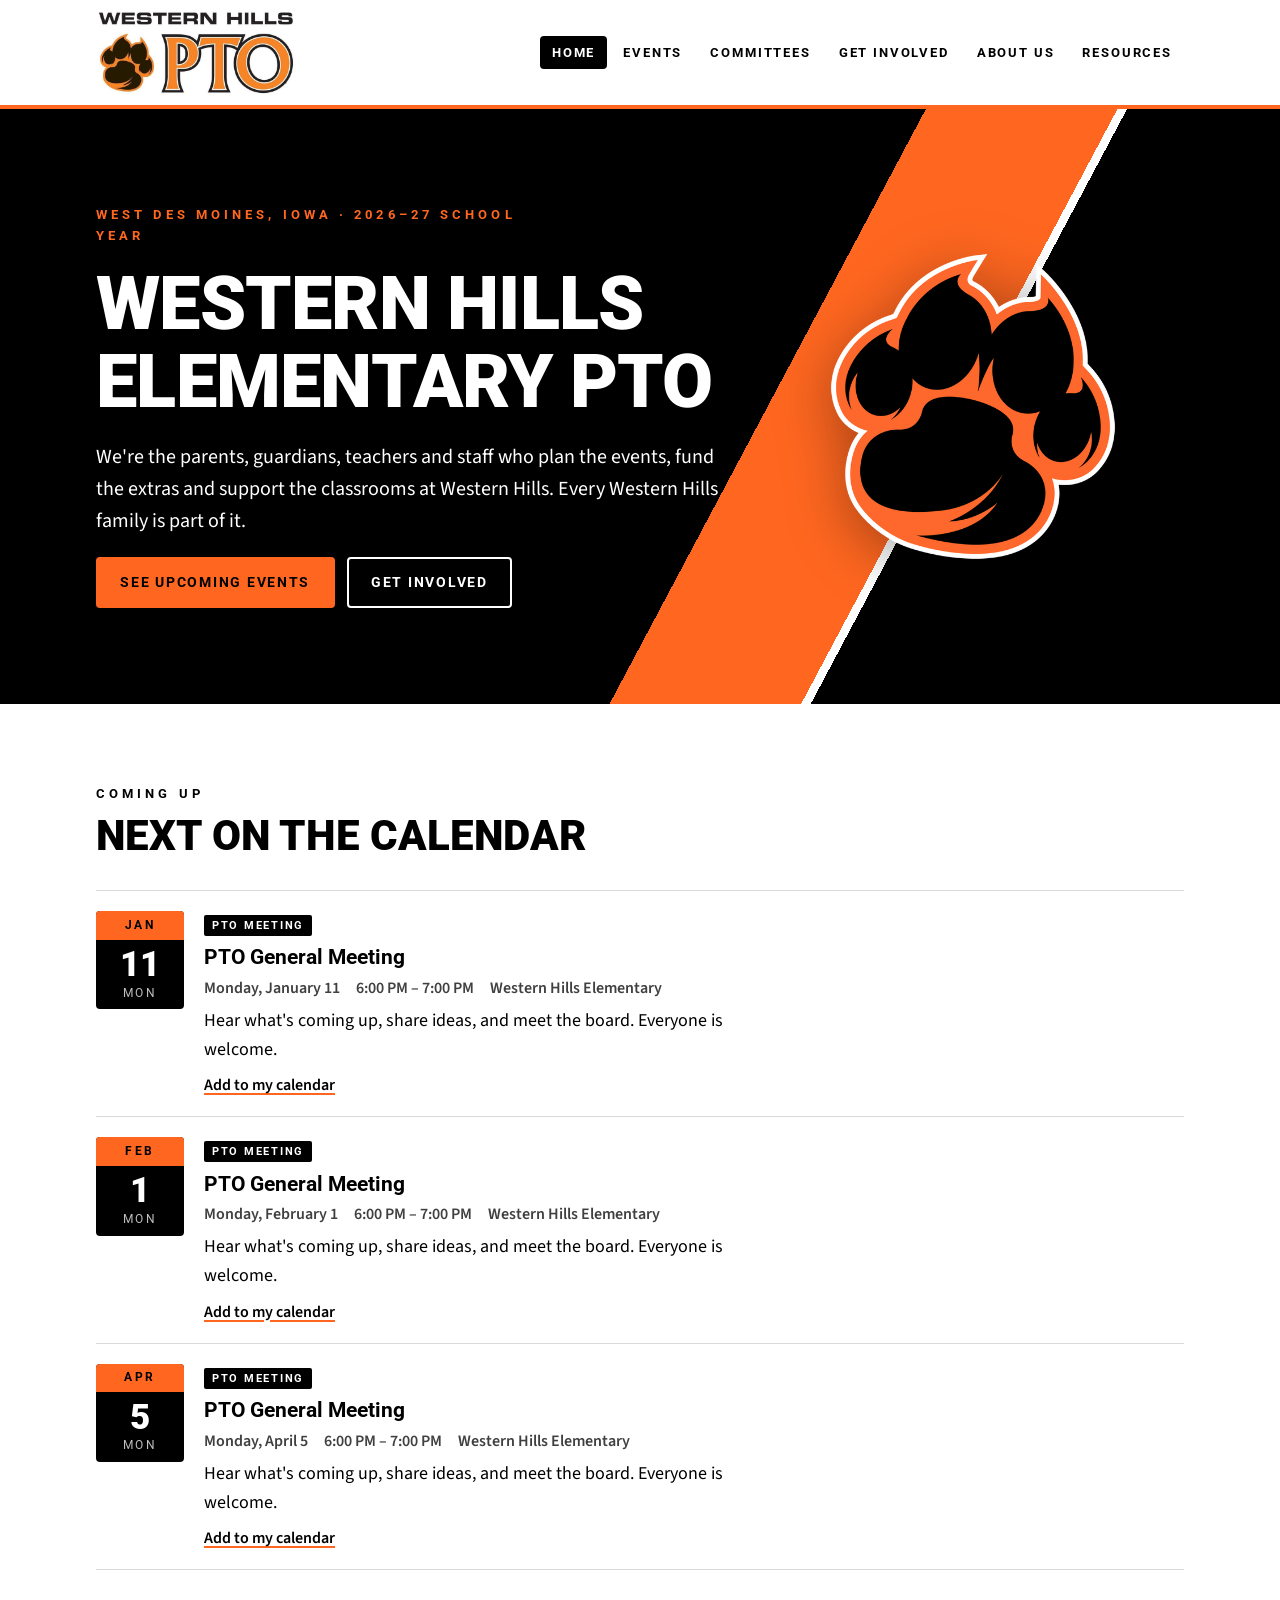
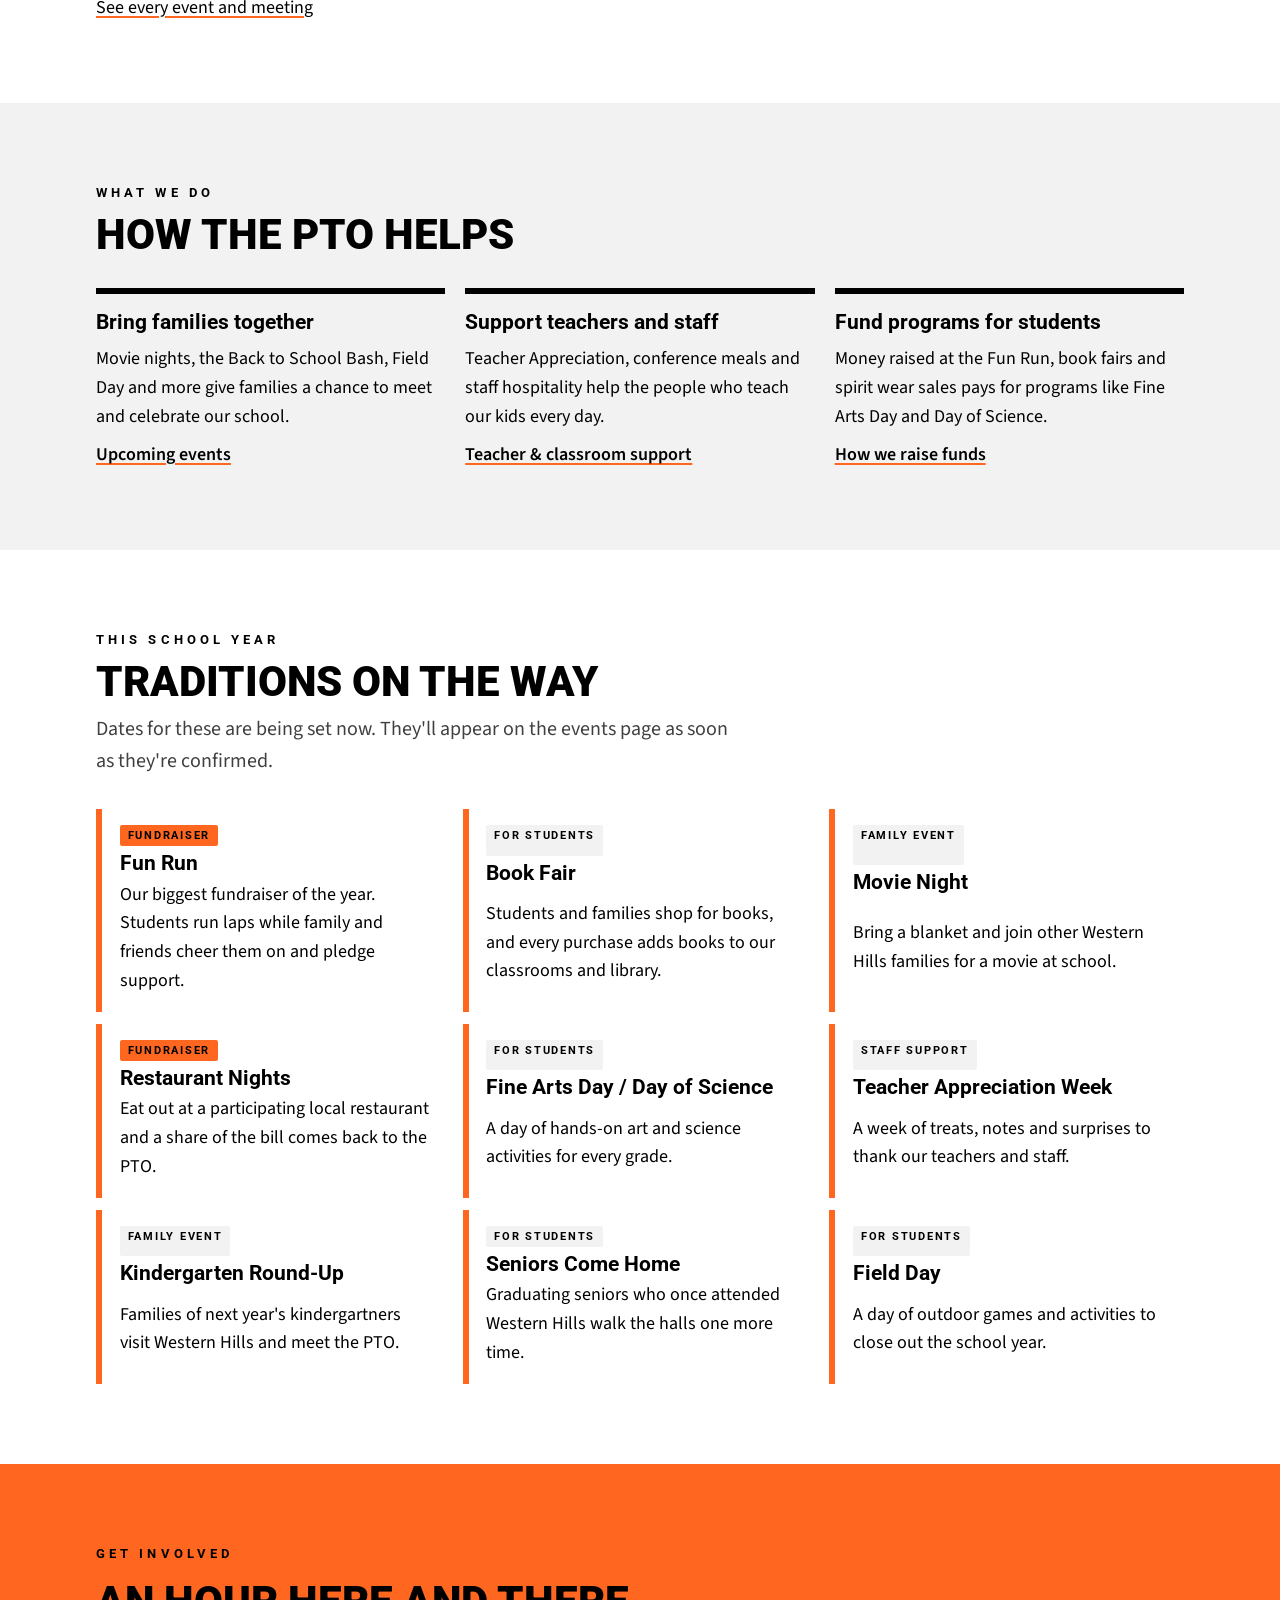
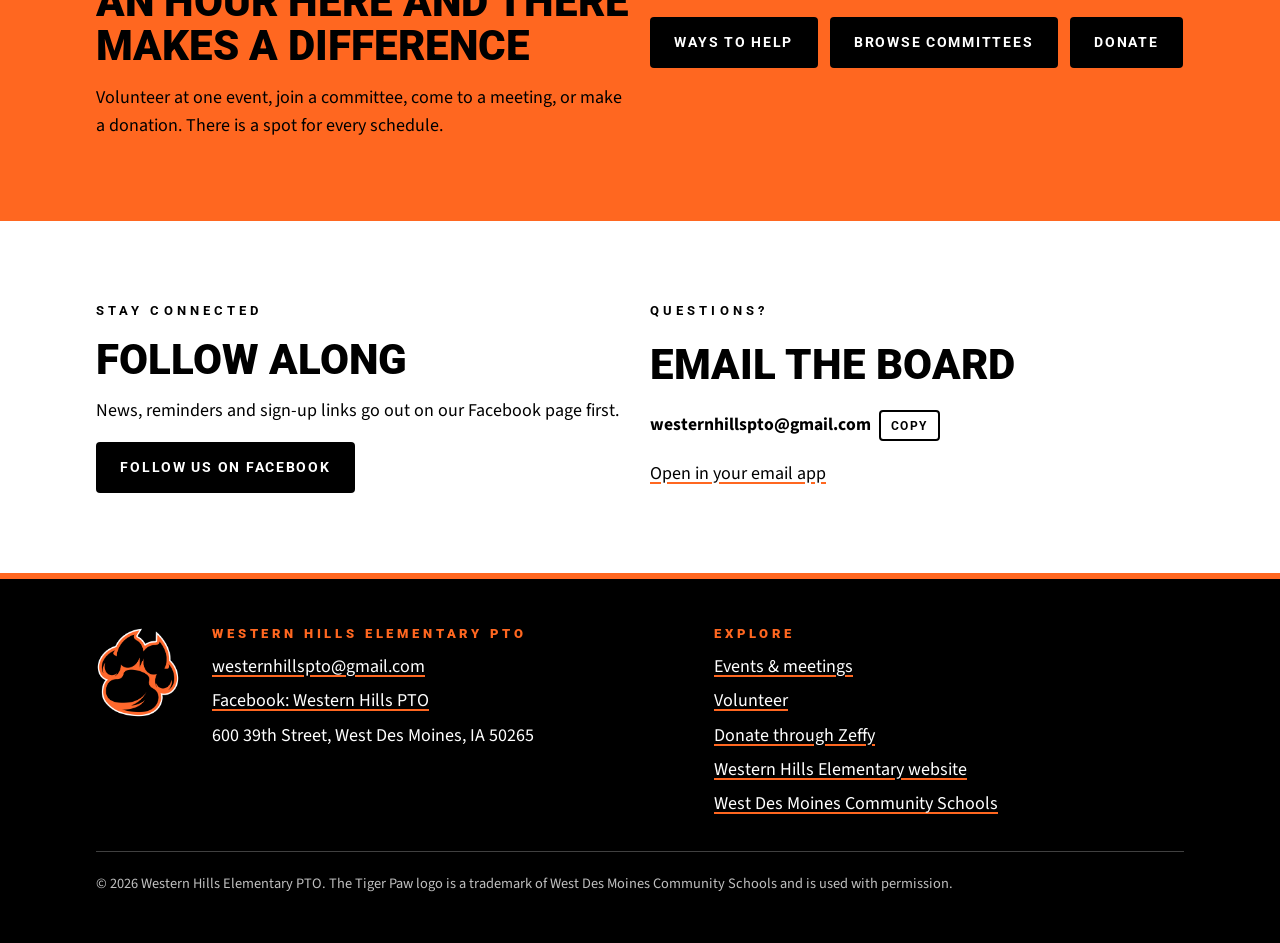
==== commit 3c096788: "Update committee chairs to corrected 2026-27 list Removes Restaurant Nights, Challenge of the Books " ====
--- a/index.html
+++ b/index.html
@@ -80,12 +80,12 @@
           </div>
           <div class="pillar">
             <h3>Support teachers and staff</h3>
-            <p>Teacher Appreciation, conference meals and homeroom parents help the people who teach our kids every day.</p>
+            <p>Teacher Appreciation, conference meals and staff hospitality help the people who teach our kids every day.</p>
             <a href="committees.html#staff">Teacher &amp; classroom support</a>
           </div>
           <div class="pillar">
             <h3>Fund programs for students</h3>
-            <p>Money raised at the Fun Run, book fairs and restaurant nights pays for programs like Fine Arts Day and Day of Science.</p>
+            <p>Money raised at the Fun Run, book fairs and spirit wear sales pays for programs like Fine Arts Day and Day of Science.</p>
             <a href="committees.html#fundraising">How we raise funds</a>
           </div>
         </div>
